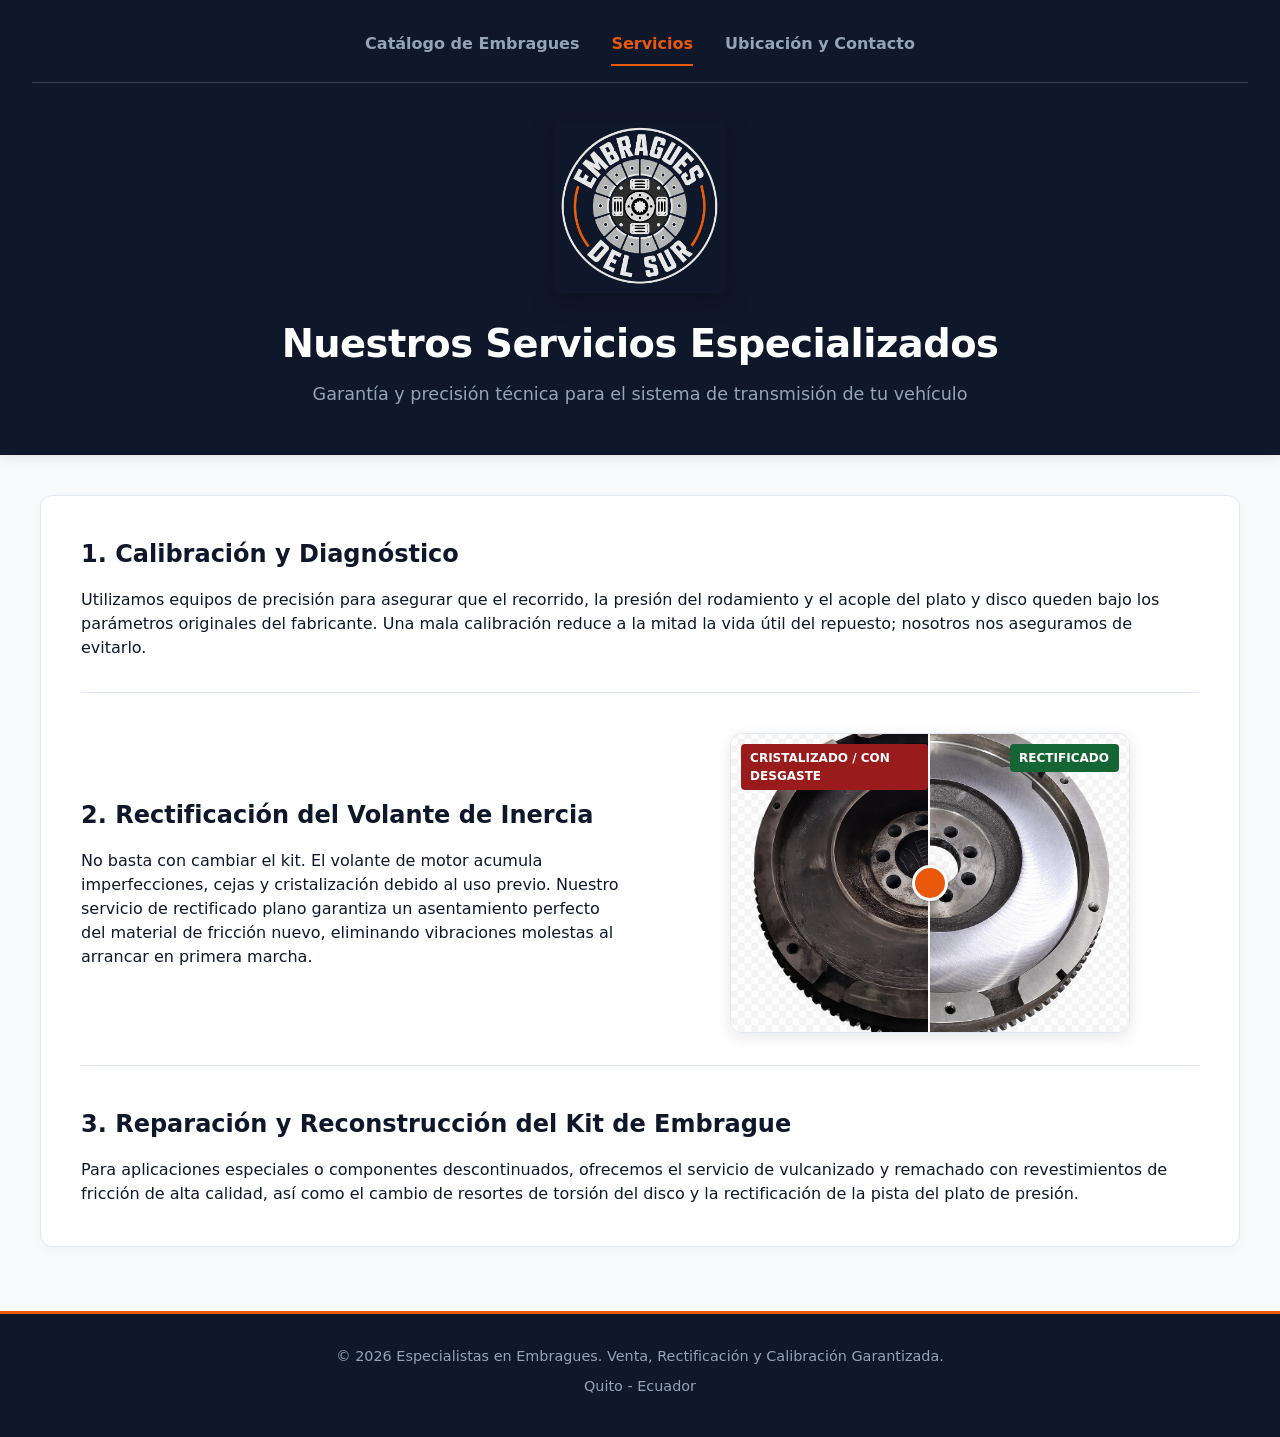
==== servicios.html @ 4ca80488 "subi logo" ====
<!DOCTYPE html>
<html lang="es">
<head>
    <meta charset="UTF-8">
    <meta name="viewport" content="width=device-width, initial-scale=1.0">
    <title>Servicios Técnicos - Embragues del Sur</title>
    <link rel="stylesheet" href="css/styles.css">
</head>
<body>

    <header>
        <nav class="navbar">
            <a href="index.html" class="nav-link">Catálogo de Embragues</a>
            <a href="servicios.html" class="nav-link active">Servicios</a>
            <a href="contacto.html" class="nav-link">Ubicación y Contacto</a>
        </nav>
        <div class="header-content">
            <img src="imagenes/logo.png"
                alt="Logo Embragues del Sur"
                class="logo-principal">
            <h1>Nuestros Servicios Especializados</h1>
            <p>Garantía y precisión técnica para el sistema de transmisión de tu vehículo</p>
        </div>
    </header>

    <main class="seccion-texto">
        <section class="servicio-item">
            <h2>1. Calibración y Diagnóstico</h2>
            <p>Utilizamos equipos de precisión para asegurar que el recorrido, la presión del rodamiento y el acople del plato y disco queden bajo los parámetros originales del fabricante. Una mala calibración reduce a la mitad la vida útil del repuesto; nosotros nos aseguramos de evitarlo.</p>
        </section>

        <section class="servicio-item item-split">
            <div class="servicio-info">
                <h2>2. Rectificación del Volante de Inercia</h2>
                <p>No basta con cambiar el kit. El volante de motor acumula imperfecciones, cejas y cristalización debido al uso previo. Nuestro servicio de rectificado plano garantiza un asentamiento perfecto del material de fricción nuevo, eliminando vibraciones molestas al arrancar en primera marcha.</p>
            </div>
            
            <div class="slider-contenedor">
                <div class="antes-despues-slider">
                    <div class="imagen-box despues">
                        <img src="imagenes/despues.png" alt="Volante Rectificado Despues">
                        <span class="etiqueta etiqueta-despues">Rectificado</span>
                    </div>
                    
                    <div class="imagen-box antes">
                        <img src="imagenes/antes.png" alt="Volante Cristalizado Antes">
                        <span class="etiqueta etiqueta-antes">Cristalizado / Con Desgaste</span>
                    </div>
                    
                    <input type="range" min="0" max="100" value="50" class="slider-barra" id="control-deslizador">
                    
                    <div class="slider-linea"></div>
                </div>
            </div>
        </section>

        <section class="servicio-item">
            <h2>3. Reparación y Reconstrucción del Kit de Embrague</h2>
            <p>Para aplicaciones especiales o componentes descontinuados, ofrecemos el servicio de vulcanizado y remachado con revestimientos de fricción de alta calidad, así como el cambio de resortes de torsión del disco y la rectificación de la pista del plato de presión.</p>
        </section>
    </main>

    <footer>
        <div class="footer-contenido">
            <p>© 2026 Especialistas en Embragues. Venta, Rectificación y Calibración Garantizada.</p>
            <p>Quito - Ecuador</p>
        </div>
    </footer>

    <script src="js/app.js"></script>
</body>
</html>
---- css/styles.css ----
/* ==========================================================================
   1. CONFIGURACIÓN GENERAL Y VARIABLES
   ========================================================================== */
:root {
    --bg-principal: #f8fafc;     /* Gris ultra claro y limpio */
    --bg-tarjeta: #ffffff;       /* Blanco puro para bloques */
    --gris-oscuro: #0f172a;      /* Azul/gris oscuro profesional */
    --gris-texto: #475569;       /* Gris suave para lectura */
    --gris-borde: #e2e8f0;       /* Líneas divisorias sutiles */
    --naranja-marca: #ea580c;    /* Naranja automotriz de acción */
    --naranja-hover: #c2410c;    /* Naranja más oscuro para interacciones */
    --azul-acento: #2563eb;      /* Azul para destacar componentes */
}

* {
    box-sizing: border-box;
    margin: 0;
    padding: 0;
}

body {
    font-family: 'Segoe UI', system-ui, -apple-system, sans-serif;
    background-color: var(--bg-principal);
    color: var(--gris-oscuro);
    line-height: 1.5;
}

/* ==========================================================================
   2. ENCABEZADO Y MENÚ DE NAVEGACIÓN (FLEXBOX)
   ========================================================================== */
header {
    background-color: var(--gris-oscuro);
    color: #ffffff;
    padding: 1.5rem 2rem 3rem 2rem;
    box-shadow: 0 4px 12px rgba(0, 0, 0, 0.08);
}

.navbar {
    display: flex;
    justify-content: center;
    gap: 2rem;
    margin-bottom: 2.5rem;
    border-bottom: 1px solid #334155;
    padding-bottom: 1rem;
}

.nav-link {
    color: #94a3b8;
    text-decoration: none;
    font-weight: 600;
    font-size: 1rem;
    padding: 0.5rem 0;
    transition: color 0.2s ease, border-color 0.2s ease;
}

.nav-link:hover {
    color: #ffffff;
}

.nav-link.active {
    color: var(--naranja-marca);
    border-bottom: 2px solid var(--naranja-marca);
}

.header-content {
    text-align: center;
}

.header-content h1 {
    font-size: 2.4rem;
    font-weight: 800;
    margin-bottom: 0.5rem;
    letter-spacing: -0.5px;
}

.header-content p {
    color: #94a3b8;
    font-size: 1.1rem;
}

/* ==========================================================================
   3. SECCIÓN DE FILTROS (FLEXBOX RESPONSIVO)
   ========================================================================== */
main {
    max-width: 1200px;
    margin: 2.5rem auto;
    padding: 0 1.5rem;
}

#filtros {
    background-color: var(--bg-tarjeta);
    padding: 1.5rem;
    border-radius: 12px;
    box-shadow: 0 2px 8px rgba(0, 0, 0, 0.04);
    margin-bottom: 2.5rem;
    display: flex;
    gap: 1.5rem;
}

#buscador-texto {
    flex: 2; /* Toma el doble de espacio */
}

#filtro-marca {
    flex: 1; /* Toma un espacio base */
}

#buscador-texto, #filtro-marca {
    padding: 0.75rem 1rem;
    font-size: 1rem;
    border: 1px solid var(--gris-borde);
    border-radius: 8px;
    background-color: var(--bg-principal);
    color: var(--gris-oscuro);
    outline: none;
    transition: border-color 0.2s ease, box-shadow 0.2s ease;
}

#buscador-texto:focus, #filtro-marca:focus {
    border-color: var(--azul-acento);
    box-shadow: 0 0 0 3px rgba(37, 99, 235, 0.1);
}

/* ==========================================================================
   4. TIENDA Y CUADRÍCULA DE PRODUCTOS (CSS GRID)
   ========================================================================== */
#contenedor-productos {
    display: grid;
    grid-template-columns: repeat(auto-fill, minmax(320px, 1fr));
    gap: 2rem;
}

.sin-resultados {
    grid-column: 1 / -1; /* Ocupa todo el ancho del grid */
    text-align: center;
    font-size: 1.2rem;
    color: var(--gris-texto);
    padding: 4rem 2rem;
    background: var(--bg-tarjeta);
    border-radius: 12px;
    border: 1px dashed var(--gris-borde);
}

/* Tarjeta Estructurada con Flexbox Interno para alinear el botón */
.producto-card {
    background-color: var(--bg-tarjeta);
    border-radius: 12px;
    box-shadow: 0 4px 10px rgba(0, 0, 0, 0.03);
    border: 1px solid var(--gris-borde);
    padding: 1.5rem;
    display: flex;
    flex-direction: column;
    transition: transform 0.2s ease, box-shadow 0.2s ease;
}

.producto-card:hover {
    transform: translateY(-4px);
    box-shadow: 0 10px 20px rgba(0, 0, 0, 0.08);
}

/* ==========================================================================
   NUEVO: CONTENEDOR Y HOVER PARA IMÁGENES DOBLES (AUTO / EMBRAGUE)
   ========================================================================== */
.producto-imagen-contenedor {
    position: relative;
    width: 100%;
    height: 200px;
    border-radius: 8px;
    overflow: hidden;
    margin-bottom: 1.25rem;
    background-color: var(--bg-principal);
}

/* Forzamos a ambas imágenes a ocupar el mismo espacio exacto */
.producto-imagen-contenedor img {
    position: absolute;
    top: 0;
    left: 0;
    width: 100%;
    height: 100%;
    object-fit: cover;
    transition: opacity 0.4s ease, transform 0.4s ease;
}

/* Estado inicial: El auto se ve y el embrague se oculta */
.img-vehiculo {
    opacity: 1;
    z-index: 2;
}

.img-embrague {
    opacity: 0;
    z-index: 1;
}

/* Al pasar el cursor sobre la tarjeta completa: */
.producto-card:hover .img-vehiculo {
    opacity: 0;
    transform: scale(1.05); /* Sutil efecto de acercamiento al desvanecer */
}

.producto-card:hover .img-embrague {
    opacity: 1;
}

/* ==========================================================================
   ELEMENTOS INTERNOS DE LA TARJETA
   ========================================================================== */
.producto-card h3 {
    font-size: 1.3rem;
    color: var(--gris-oscuro);
    margin-bottom: 0.4rem;
}

.producto-card .componente {
    color: var(--azul-acento);
    font-size: 0.95rem;
    font-weight: 600;
    margin-bottom: 1rem;
}

.producto-card p {
    font-size: 0.9rem;
    color: var(--gris-texto);
    margin-bottom: 0.5rem;
}

.producto-card .specs {
    font-size: 0.85rem;
    color: #64748b;
    margin-bottom: 1rem;
    /* Mantiene las descripciones ordenadas */
    display: -webkit-box;
    -webkit-line-clamp: 2;
    -webkit-box-orient: vertical;
    overflow: hidden;
}

.producto-card:hover .specs {
    display: block;          /* Quita el comportamiento de caja recortada */
    overflow: visible;       /* Permite que el texto se muestre completo */
    -webkit-line-clamp: unset; /* Elimina el límite de líneas */
}

.producto-card .precio {
    font-size: 1.5rem;
    font-weight: 700;
    color: var(--gris-oscuro);
    margin-top: auto; /* Empuja el precio y lo que sigue al fondo de la tarjeta */
    padding-top: 1rem;
}

.producto-card .combo {
    font-size: 0.85rem;
    background-color: #f0fdf4;
    color: #166534;
    padding: 0.5rem;
    border-radius: 6px;
    border-left: 4px solid #22c55e;
    margin-top: 0.5rem;
}

.producto-card .stock {
    font-size: 0.85rem;
    margin-top: 0.75rem;
    margin-bottom: 1.25rem;
}

.producto-card .stock span {
    background-color: #e2e8f0;
    padding: 0.2rem 0.6rem;
    border-radius: 12px;
    font-weight: 600;
}

/* Botón Moderno */
.btn-cotizar {
    background-color: var(--naranja-marca);
    color: #ffffff;
    border: none;
    padding: 0.85rem;
    font-size: 1rem;
    font-weight: 700;
    border-radius: 8px;
    cursor: pointer;
    text-align: center;
    transition: background-color 0.2s ease;
    width: 100%;
}

.btn-cotizar:hover {
    background-color: var(--naranja-hover);
}

/* ==========================================================================
   5. SECCIONES SECUNDARIAS (SERVICIOS Y CONTACTO)
   ========================================================================== */
.seccion-texto, .seccion-contacto {
    background: var(--bg-tarjeta);
    padding: 2.5rem;
    border-radius: 12px;
    box-shadow: 0 4px 12px rgba(0, 0, 0, 0.03);
    border: 1px solid var(--gris-borde);
}

.servicio-item {
    margin-bottom: 2.5rem;
    padding-bottom: 2rem;
    border-bottom: 1px solid var(--gris-borde);
}

.servicio-item:last-child {
    border-bottom: none;
    margin-bottom: 0;
    padding-bottom: 0;
}

.servicio-item h2, .datos-contacto h2, .mapa-contenedor h2 {
    color: var(--gris-oscuro);
    margin-bottom: 1rem;
    font-size: 1.5rem;
}

.datos-contacto p {
    margin-bottom: 1rem;
    font-size: 1.05rem;
}

.mapa-contenedor {
    margin-top: 2.5rem;
}

.mapa-contenedor iframe {
    border-radius: 12px;
    box-shadow: 0 4px 10px rgba(0, 0, 0, 0.05);
}

/* ==========================================================================
   6. RESPONSIVIDAD AUTOMÁTICA
   ========================================================================== */
@media (max-width: 768px) {
    #filtros {
        flex-direction: column;
        gap: 1rem;
    }
    
    header {
        padding: 1.5rem 1rem 2rem 1rem;
    }
    
    .navbar {
        gap: 1rem;
    }
    
    .nav-link {
        font-size: 0.9rem;
    }
}

/* Estilos especiales para la tarjeta de consulta abierta */
.tarjeta-ayuda {
    background-color: #f1f5f9 !important; /* Fondo gris sutil diferente */
    border: 2px dashed var(--naranja-marca) !important; /* Borde punteado naranja */
}

.contenido-ayuda {
    display: flex;
    flex-direction: column;
    height: 100%;
}

.btn-cotizar-general {
    background-color: var(--gris-oscuro);
    color: #ffffff;
    border: none;
    padding: 0.85rem;
    font-size: 1rem;
    font-weight: 700;
    border-radius: 8px;
    cursor: pointer;
    text-align: center;
    transition: background-color 0.2s ease;
    width: 100%;
    margin-top: auto; /* Se alinea abajo perfectamente */
}

.btn-cotizar-general:hover {
    background-color: var(--naranja-marca); /* Se vuelve naranja al pasar el mouse */
}

/* ==========================================================================
   7. EFECTO ANTES Y DESPUÉS (SLIDER INTERACTIVO)
   ========================================================================== */
.item-split {
    display: flex;
    gap: 2.5rem;
    align-items: center;
}

.servicio-info {
    flex: 1;
}

.slider-contenedor {
    flex: 1;
    display: flex;
    justify-content: center;
}

.antes-despues-slider {
    position: relative;
    width: 100%;
    max-width: 400px;
    height: 300px;
    border-radius: 12px;
    overflow: hidden;
    box-shadow: 0 4px 15px rgba(0,0,0,0.1);
    border: 1px solid var(--gris-borde);
    user-select: none;
}

.imagen-box {
    position: absolute;
    top: 0;
    left: 0;
    width: 100%;
    height: 100%;
}

.imagen-box img {
    width: 400px; /* Debe coincidir con el max-width del contenedor */
    height: 300px;
    object-fit: cover;
    display: block;
}

/* La imagen del "antes" inicia recortada a la mitad (50%) */
.imagen-box.antes {
    width: 50%;
    overflow: hidden;
    border-right: 2px solid #ffffff;
    z-index: 2;
}

/* Etiquetas flotantes sobre las fotos */
.etiqueta {
    position: absolute;
    top: 10px;
    padding: 0.3rem 0.6rem;
    border-radius: 4px;
    font-size: 0.75rem;
    font-weight: 700;
    text-transform: uppercase;
    z-index: 3;
}

.etiqueta-despues {
    right: 10px;
    background-color: #166534;
    color: #ffffff;
}

.etiqueta-antes {
    left: 10px;
    background-color: #991b1b;
    color: #ffffff;
}

/* Control deslizable transparente que ocupa toda la tarjeta */
.slider-barra {
    position: absolute;
    -webkit-appearance: none;
    appearance: none;
    width: 100%;
    height: 100%;
    background: transparent;
    outline: none;
    margin: 0;
    z-index: 4;
    cursor: ew-resize;
}

/* Estilo del botón central del deslizador (Chrome/Safari) */
.slider-barra::-webkit-slider-thumb {
    -webkit-appearance: none;
    appearance: none;
    width: 36px;
    height: 36px;
    border-radius: 50%;
    background-color: var(--naranja-marca);
    border: 3px solid #ffffff;
    box-shadow: 0 2px 6px rgba(0,0,0,0.3);
    cursor: ew-resize;
}

/* Estilo del botón central del deslizador (Firefox) */
.slider-barra::-moz-range-thumb {
    width: 36px;
    height: 36px;
    border-radius: 50%;
    background-color: var(--naranja-marca);
    border: 3px solid #ffffff;
    box-shadow: 0 2px 6px rgba(0,0,0,0.3);
    cursor: ew-resize;
}

/* Ajuste responsivo para celulares: se apila verticalmente */
@media (max-width: 768px) {
    .item-split {
        flex-direction: column;
    }
    .imagen-box img {
        width: 100%;
    }
}

/* ==========================================================================
   8. PIE DE PÁGINA (FOOTER)
   ========================================================================== */
footer {
    background-color: var(--gris-oscuro);
    color: #94a3b8;
    text-align: center;
    padding: 2rem 1rem;
    margin-top: 4rem;
    border-top: 3px solid var(--naranja-marca);
    font-size: 0.9rem;
}

.footer-contenido p {
    margin-bottom: 0.5rem;
}

/* ===== Redes Sociales Flotantes ===== */

.redes-flotantes{
    position:fixed;
    top:50%;
    right:20px;
    transform:translateY(-50%);
    display:flex;
    flex-direction:column;
    gap:12px;
    z-index:9999;
}

.redes-flotantes a{
    width:50px;
    height:50px;
    border-radius:50px;
    display:flex;
    align-items:center;
    justify-content:center;
    text-decoration:none;
    color:#fff;
    font-size:24px;
    overflow:hidden;
    transition:.35s;
    box-shadow:0 5px 15px rgba(0,0,0,.25);
}

.redes-flotantes a span{
    white-space:nowrap;
    margin-left:12px;
    font-size:16px;
    font-weight:600;
    opacity:0;
    transition:.3s;
}

.redes-flotantes a:hover{
    width:170px;
    justify-content:flex-start;
    padding-left:15px;
}

.redes-flotantes a:hover span{
    opacity:1;
}

.whatsapp{
    background:#25D366;
}

.facebook{
    background:#1877F2;
}

.instagram{
    background:linear-gradient(45deg,#f09433,#e6683c,#dc2743,#cc2366,#bc1888);
}

/* Celulares */

@media(max-width:768px){

    .redes-flotantes{
        right:10px;
    }

    .redes-flotantes a{
        width:48px;
        height:48px;
        font-size:22px;
    }

    .redes-flotantes a:hover{
        width:48px;
        padding-left:0;
        justify-content:center;
    }

    .redes-flotantes a span{
        display:none;
    }

}

/* ===========================
   CONTACTO
=========================== */

.datos-contacto a{
    color:#0d6efd;
    text-decoration:none;
    font-weight:600;
}

.datos-contacto a:hover{
    text-decoration:underline;
}

.datos-contacto hr{
    margin:25px 0;
    border:none;
    border-top:1px solid #ddd;
}

.centrar{
    text-align:center;
    margin-top:20px;
}

.boton-mapa{
    display:inline-block;
    background:#d32f2f;
    color:#fff;
    text-decoration:none;
    padding:12px 25px;
    border-radius:8px;
    font-weight:bold;
    transition:.3s;
}

.boton-mapa:hover{
    background:#b71c1c;
    transform:translateY(-2px);
}

/*==========================
    LOGO PRINCIPAL
==========================*/

.logo-principal{

    width:170px;

    max-width:40vw;

    margin-bottom:15px;

    filter:drop-shadow(0 6px 12px rgba(0,0,0,.25));

    transition:.35s;

}

.logo-principal:hover{

    transform:scale(1.05);

}
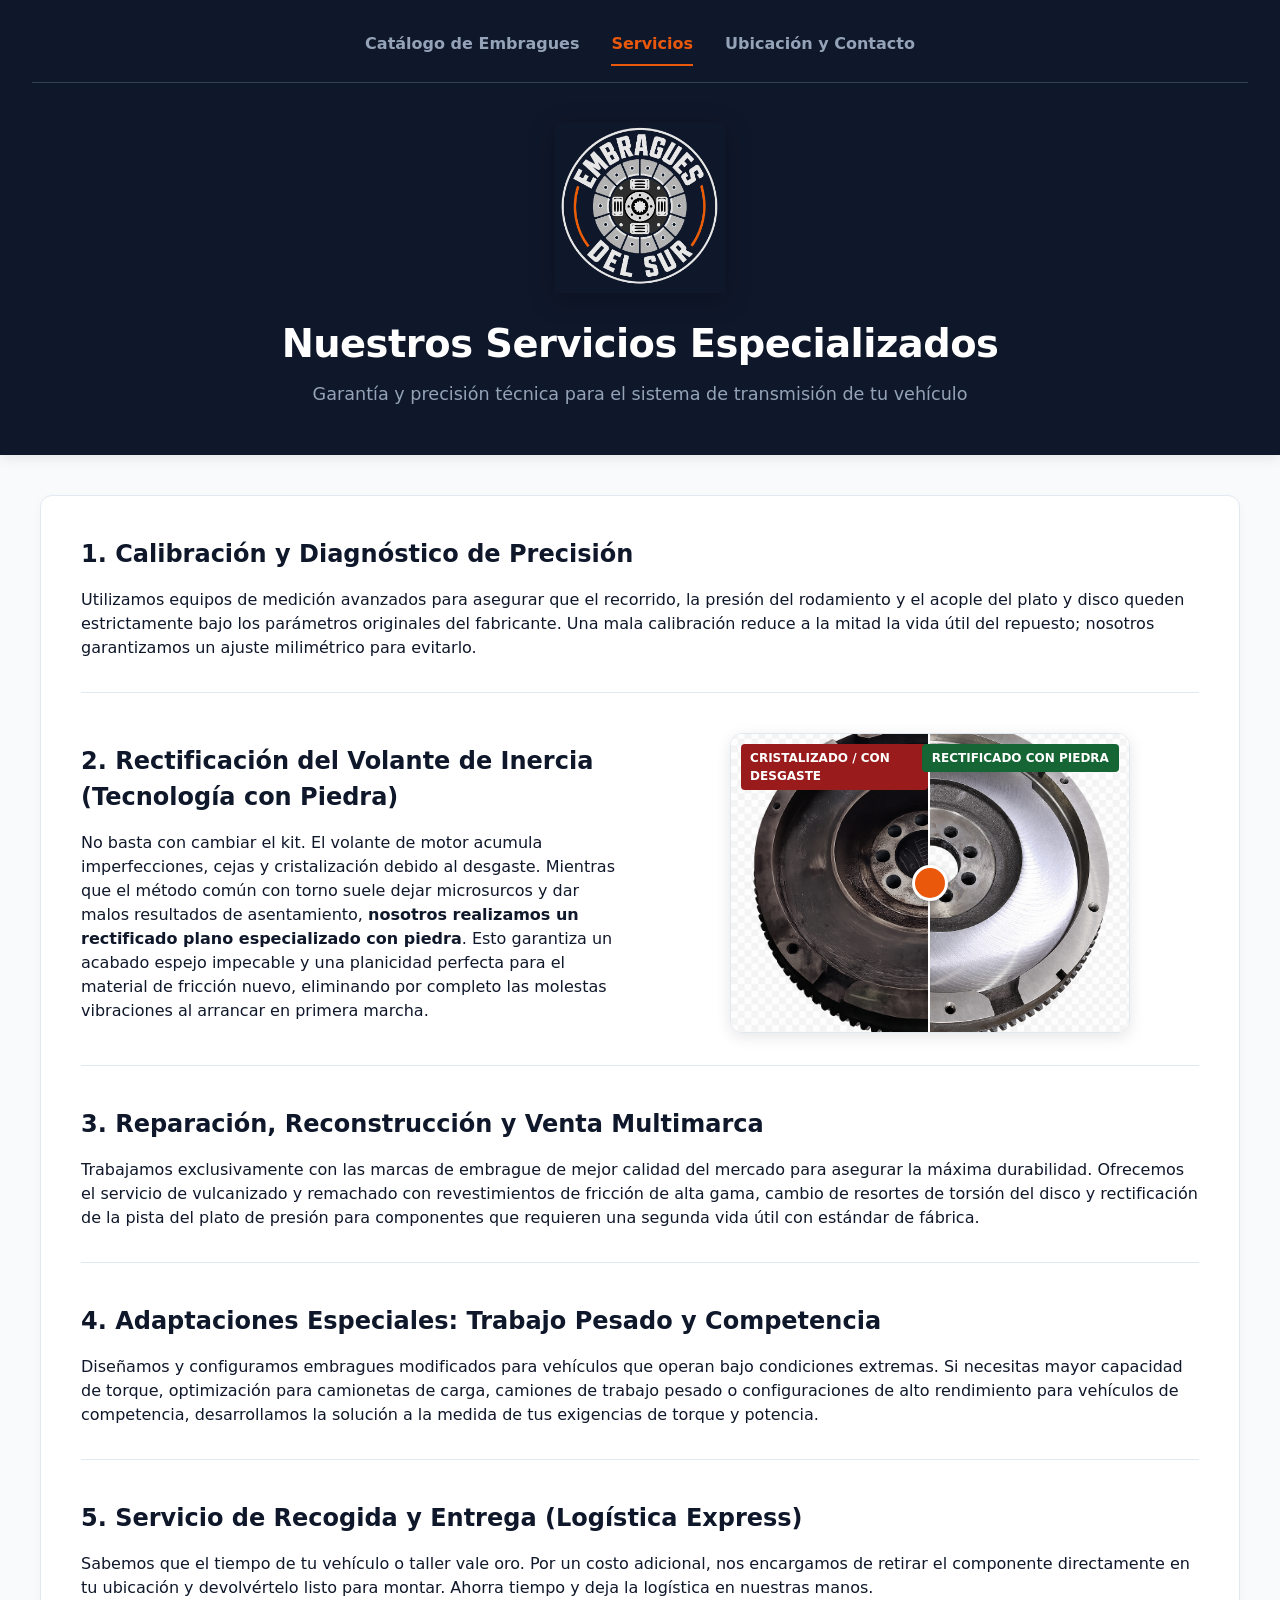
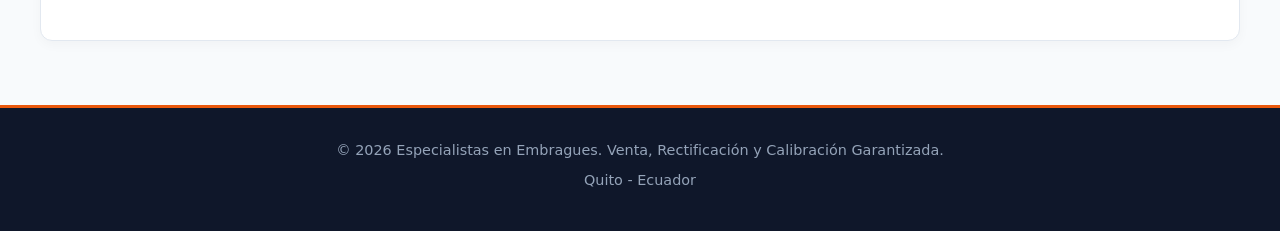
==== commit fd59379a: "modifique pagina servicios" ====
--- a/servicios.html
+++ b/servicios.html
@@ -4,7 +4,7 @@
     <meta charset="UTF-8">
     <meta name="viewport" content="width=device-width, initial-scale=1.0">
     <title>Servicios Técnicos - Embragues del Sur</title>
-    <link rel="stylesheet" href="css/styles.css">
+    <link class="html-attribute-value" rel="stylesheet" href="css/styles.css">
 </head>
 <body>
 
@@ -25,21 +25,21 @@
 
     <main class="seccion-texto">
         <section class="servicio-item">
-            <h2>1. Calibración y Diagnóstico</h2>
-            <p>Utilizamos equipos de precisión para asegurar que el recorrido, la presión del rodamiento y el acople del plato y disco queden bajo los parámetros originales del fabricante. Una mala calibración reduce a la mitad la vida útil del repuesto; nosotros nos aseguramos de evitarlo.</p>
+            <h2>1. Calibración y Diagnóstico de Precisión</h2>
+            <p>Utilizamos equipos de medición avanzados para asegurar que el recorrido, la presión del rodamiento y el acople del plato y disco queden estrictamente bajo los parámetros originales del fabricante. Una mala calibración reduce a la mitad la vida útil del repuesto; nosotros garantizamos un ajuste milimétrico para evitarlo.</p>
         </section>
 
         <section class="servicio-item item-split">
             <div class="servicio-info">
-                <h2>2. Rectificación del Volante de Inercia</h2>
-                <p>No basta con cambiar el kit. El volante de motor acumula imperfecciones, cejas y cristalización debido al uso previo. Nuestro servicio de rectificado plano garantiza un asentamiento perfecto del material de fricción nuevo, eliminando vibraciones molestas al arrancar en primera marcha.</p>
+                <h2>2. Rectificación del Volante de Inercia (Tecnología con Piedra)</h2>
+                <p>No basta con cambiar el kit. El volante de motor acumula imperfecciones, cejas y cristalización debido al desgaste. Mientras que el método común con torno suele dejar microsurcos y dar malos resultados de asentamiento, <strong>nosotros realizamos un rectificado plano especializado con piedra</strong>. Esto garantiza un acabado espejo impecable y una planicidad perfecta para el material de fricción nuevo, eliminando por completo las molestas vibraciones al arrancar en primera marcha.</p>
             </div>
             
             <div class="slider-contenedor">
                 <div class="antes-despues-slider">
                     <div class="imagen-box despues">
                         <img src="imagenes/despues.png" alt="Volante Rectificado Despues">
-                        <span class="etiqueta etiqueta-despues">Rectificado</span>
+                        <span class="etiqueta etiqueta-despues">Rectificado con Piedra</span>
                     </div>
                     
                     <div class="imagen-box antes">
@@ -55,8 +55,18 @@
         </section>
 
         <section class="servicio-item">
-            <h2>3. Reparación y Reconstrucción del Kit de Embrague</h2>
-            <p>Para aplicaciones especiales o componentes descontinuados, ofrecemos el servicio de vulcanizado y remachado con revestimientos de fricción de alta calidad, así como el cambio de resortes de torsión del disco y la rectificación de la pista del plato de presión.</p>
+            <h2>3. Reparación, Reconstrucción y Venta Multimarca</h2>
+            <p>Trabajamos exclusivamente con las marcas de embrague de mejor calidad del mercado para asegurar la máxima durabilidad. Ofrecemos el servicio de vulcanizado y remachado con revestimientos de fricción de alta gama, cambio de resortes de torsión del disco y rectificación de la pista del plato de presión para componentes que requieren una segunda vida útil con estándar de fábrica.</p>
+        </section>
+
+        <section class="servicio-item">
+            <h2>4. Adaptaciones Especiales: Trabajo Pesado y Competencia</h2>
+            <p>Diseñamos y configuramos embragues modificados para vehículos que operan bajo condiciones extremas. Si necesitas mayor capacidad de torque, optimización para camionetas de carga, camiones de trabajo pesado o configuraciones de alto rendimiento para vehículos de competencia, desarrollamos la solución a la medida de tus exigencias de torque y potencia.</p>
+        </section>
+
+        <section class="servicio-item">
+            <h2>5. Servicio de Recogida y Entrega (Logística Express)</h2>
+            <p>Sabemos que el tiempo de tu vehículo o taller vale oro. Por un costo adicional, nos encargamos de retirar el componente directamente en tu ubicación y devolvértelo listo para montar. Ahorra tiempo y deja la logística en nuestras manos.</p>
         </section>
     </main>
 
